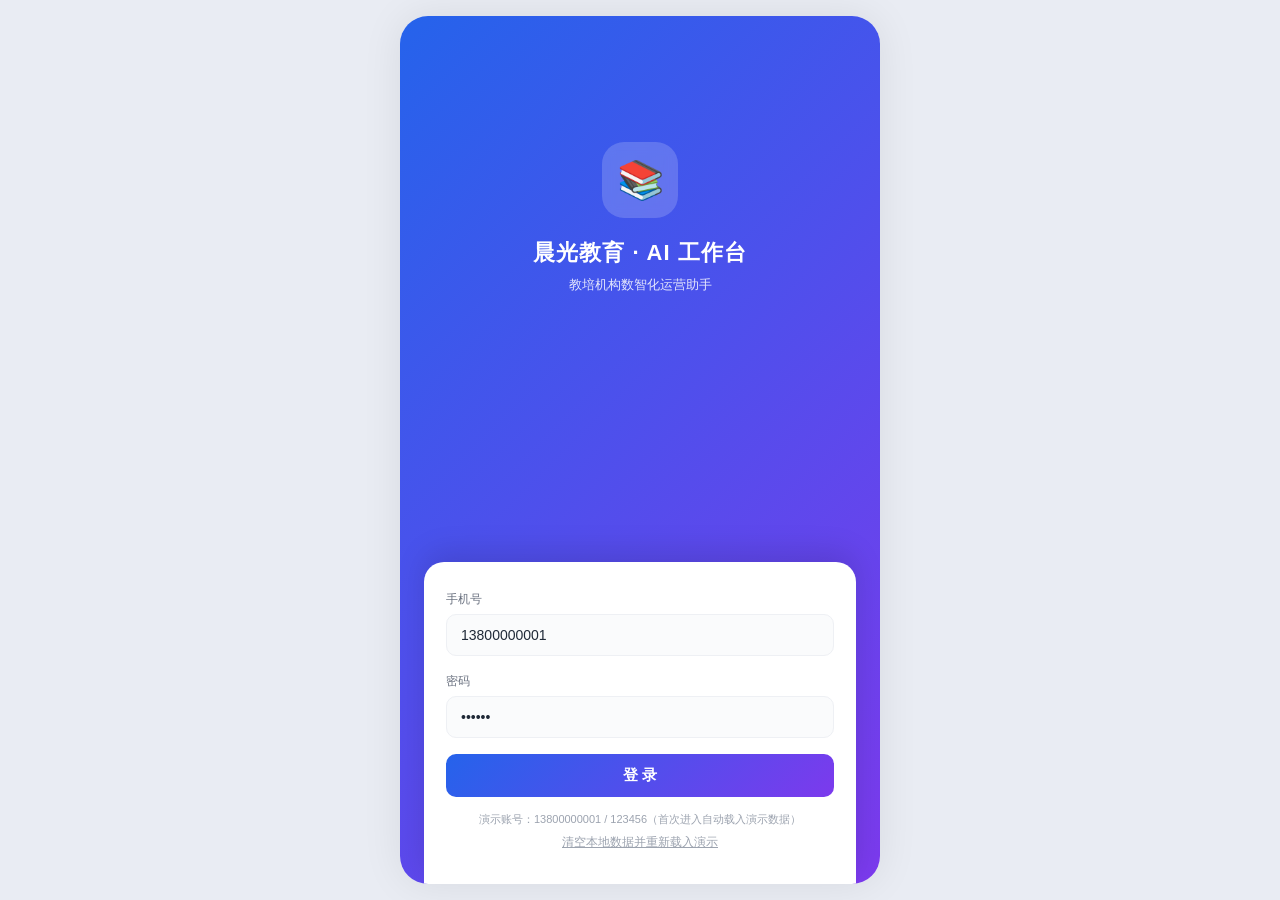
==== workbench/index.html @ 1238cd42 "v4.0: 新增教培机构AI工作台(H5移动端) - 14模块/蓝紫主题/ECharts图表/本地AI规则引擎 workbench/ 子目录新增完整移动端H5应用： • 登录页(13800000001" ====
<!DOCTYPE html>
<html lang="zh-CN">
<head>
  <meta charset="UTF-8" />
  <meta name="viewport" content="width=device-width, initial-scale=1.0, maximum-scale=1.0, user-scalable=no, viewport-fit=cover" />
  <meta name="theme-color" content="#2563EB" />
  <title>晨光教育 · AI 工作台</title>
  <link rel="stylesheet" href="styles.css" />
</head>
<body>
  <!-- ============ 手机外框（桌面端居中显示） ============ -->
  <div id="phone" class="phone">

    <!-- ============ 登录页 ============ -->
    <div id="loginPage" class="login-page">
      <div class="login-brand">
        <div class="login-logo">📚</div>
        <h1 class="login-name">晨光教育 · AI 工作台</h1>
        <p class="login-sub">教培机构数智化运营助手</p>
      </div>
      <div class="login-card">
        <div class="field">
          <label>手机号</label>
          <input id="loginPhone" type="tel" inputmode="numeric" placeholder="请输入手机号" value="13800000001" />
        </div>
        <div class="field">
          <label>密码</label>
          <input id="loginPwd" type="password" placeholder="请输入密码" value="123456" />
        </div>
        <button id="loginBtn" class="btn-primary btn-block">登 录</button>
        <p class="login-tip">演示账号：13800000001 / 123456（首次进入自动载入演示数据）</p>
        <button id="loginReset" class="link-btn">清空本地数据并重新载入演示</button>
      </div>
    </div>

    <!-- ============ 应用主体 ============ -->
    <div id="appShell" class="app-shell hidden">
      <!-- 顶部栏 -->
      <header class="topbar">
        <div class="topbar-left">
          <span id="topbarTitle" class="topbar-title">工作台</span>
          <span id="topbarOrg" class="topbar-org">晨光教育</span>
        </div>
        <div class="topbar-actions">
          <button id="topAddBtn" class="icon-btn" title="快捷新增">＋</button>
          <button id="topBellBtn" class="icon-btn" title="提醒">🔔<span id="bellDot" class="bell-dot hidden"></span></button>
        </div>
      </header>

      <!-- 主内容容器 -->
      <main id="pageHost" class="page-host"></main>

      <!-- 底部 TabBar -->
      <nav class="tabbar">
        <button class="tab active" data-tab="dashboard"><span class="tab-ico">🏠</span><span class="tab-tx">工作台</span></button>
        <button class="tab" data-tab="students"><span class="tab-ico">👩‍🎓</span><span class="tab-tx">学员</span></button>
        <button class="tab" data-tab="renewal"><span class="tab-ico">💰</span><span class="tab-tx">续费</span></button>
        <button class="tab" data-tab="study"><span class="tab-ico">📈</span><span class="tab-tx">学情</span></button>
        <button class="tab" data-tab="mine"><span class="tab-ico">👤</span><span class="tab-tx">我的</span></button>
      </nav>
    </div>

    <!-- ============ 通用底部抽屉/模态 ============ -->
    <div id="sheetMask" class="sheet-mask hidden">
      <div id="sheet" class="sheet">
        <div class="sheet-head">
          <span id="sheetTitle" class="sheet-title">标题</span>
          <button id="sheetClose" class="sheet-close">✕</button>
        </div>
        <div id="sheetBody" class="sheet-body"></div>
        <div id="sheetFoot" class="sheet-foot"></div>
      </div>
    </div>

    <!-- ============ 全屏子页 ============ -->
    <div id="subPage" class="subpage hidden">
      <header class="sub-head">
        <button id="subBack" class="sub-back">‹ 返回</button>
        <span id="subTitle" class="sub-title">详情</span>
        <span class="sub-ph"></span>
      </header>
      <div id="subBody" class="sub-body"></div>
    </div>

    <!-- ============ Toast ============ -->
    <div id="toast" class="toast hidden"></div>
    <!-- ============ 加载遮罩 ============ -->
    <div id="loading" class="loading hidden"><div class="spinner"></div><span id="loadingTx">处理中…</span></div>
  </div>

  <script src="vendor/echarts.min.js"></script>
  <script src="app.js"></script>
</body>
</html>
---- workbench/styles.css ----
/* ============================================================
   教培机构 AI 工作台 — 设计系统（移动优先 / 9:16 竖版）
   主色：蓝紫渐变 #2563EB → #7C3AED
   语义：危险红 #EF4444 / 成功绿 #10B981 / 紫 #7C3AED / 蓝 #2563EB
   背景 #F6F7FB / 卡片 #FFFFFF / 圆角 12-16px
   ============================================================ */
:root {
  --blue: #2563EB;
  --purple: #7C3AED;
  --grad: linear-gradient(135deg, #2563EB 0%, #7C3AED 100%);
  --grad-soft: linear-gradient(135deg, #EFF3FF 0%, #F3EEFF 100%);
  --danger: #EF4444;
  --success: #10B981;
  --warn: #F59E0B;
  --info: #2563EB;
  --bg: #F6F7FB;
  --card: #FFFFFF;
  --ink: #1F2937;
  --ink2: #6B7280;
  --ink3: #9CA3AF;
  --line: #EEF0F4;
  --radius: 14px;
  --radius-sm: 10px;
  --shadow: 0 4px 16px rgba(31,41,55,0.06);
  --shadow-up: 0 -4px 20px rgba(31,41,55,0.08);
  --tab-h: 60px;
  --top-h: 52px;
  --safe-b: env(safe-area-inset-bottom, 0px);
}

* { box-sizing: border-box; -webkit-tap-highlight-color: transparent; }
html, body { margin: 0; padding: 0; }
body {
  font-family: -apple-system, BlinkMacSystemFont, "PingFang SC", "Microsoft YaHei", "Helvetica Neue", Arial, sans-serif;
  background: #E9ECF3;
  color: var(--ink);
  font-size: 14px;
  line-height: 1.5;
  -webkit-font-smoothing: antialiased;
}
button { font-family: inherit; cursor: pointer; border: none; background: none; }
input, select, textarea { font-family: inherit; font-size: 14px; }
.hidden { display: none !important; }

/* ---------- 手机外框：桌面端 375-480 居中 ---------- */
.phone {
  position: relative;
  width: 100%;
  max-width: 480px;
  min-height: 100vh;
  margin: 0 auto;
  background: var(--bg);
  overflow: hidden;
  box-shadow: 0 0 40px rgba(0,0,0,0.08);
}
@media (min-width: 481px) {
  body { padding: 16px 0; display: flex; justify-content: center; }
  .phone {
    min-height: calc(100vh - 32px);
    height: calc(100vh - 32px);
    border-radius: 28px;
    overflow: hidden;
  }
}

/* ============ 登录页 ============ */
.login-page {
  position: absolute; inset: 0;
  background: var(--grad);
  display: flex; flex-direction: column;
  padding: 0 24px;
  color: #fff;
  overflow-y: auto;
}
.login-brand { text-align: center; padding: 14vh 0 6vh; }
.login-logo {
  width: 76px; height: 76px; margin: 0 auto 18px;
  background: rgba(255,255,255,0.18);
  border-radius: 22px;
  display: flex; align-items: center; justify-content: center;
  font-size: 38px; backdrop-filter: blur(6px);
}
.login-name { font-size: 22px; font-weight: 700; margin: 0 0 6px; letter-spacing: 1px; }
.login-sub { margin: 0; font-size: 13px; opacity: 0.85; }
.login-card {
  background: #fff; color: var(--ink);
  border-radius: 20px 20px 0 0;
  padding: 28px 22px 32px;
  margin-top: auto;
  box-shadow: 0 -10px 30px rgba(0,0,0,0.12);
}
.field { margin-bottom: 16px; }
.field label { display: block; font-size: 12px; color: var(--ink2); margin-bottom: 6px; }
.field input, .field select, .field textarea {
  width: 100%; padding: 12px 14px;
  border: 1px solid var(--line); border-radius: var(--radius-sm);
  background: #FAFBFC; color: var(--ink); outline: none;
  transition: border-color .15s;
}
.field input:focus, .field select:focus, .field textarea:focus { border-color: var(--blue); background: #fff; }
.field textarea { resize: vertical; min-height: 84px; }
.login-tip { font-size: 11px; color: var(--ink3); text-align: center; margin: 14px 0 6px; }
.link-btn { display: block; width: 100%; text-align: center; font-size: 12px; color: var(--ink3); text-decoration: underline; margin-top: 4px; }

/* ============ 按钮 ============ */
.btn-primary {
  background: var(--grad); color: #fff;
  padding: 12px 18px; border-radius: var(--radius-sm);
  font-weight: 600; font-size: 15px; width: 100%;
  transition: transform .08s, opacity .15s;
}
.btn-primary:active { transform: scale(.98); opacity: .92; }
.btn-block { display: block; }
.btn-ghost { background: #fff; color: var(--blue); border: 1px solid var(--line); padding: 11px 16px; border-radius: var(--radius-sm); font-weight: 600; }
.btn-soft { background: #EFF3FF; color: var(--blue); padding: 11px 16px; border-radius: var(--radius-sm); font-weight: 600; }
.btn-danger { background: #FEF2F2; color: var(--danger); padding: 11px 16px; border-radius: var(--radius-sm); font-weight: 600; }
.btn-sm { padding: 7px 12px; font-size: 13px; border-radius: 9px; }
.btn-row { display: flex; gap: 10px; }
.btn-row > * { flex: 1; }

/* ============ 应用主体 ============ */
.app-shell { position: absolute; inset: 0; display: flex; flex-direction: column; background: var(--bg); }
.topbar {
  height: var(--top-h); flex: 0 0 var(--top-h);
  display: flex; align-items: center; justify-content: space-between;
  padding: 0 16px; background: var(--grad); color: #fff;
  position: relative; z-index: 20;
}
.topbar-left { display: flex; flex-direction: column; line-height: 1.15; }
.topbar-title { font-size: 16px; font-weight: 700; }
.topbar-org { font-size: 11px; opacity: .85; }
.topbar-actions { display: flex; gap: 6px; }
.icon-btn {
  width: 34px; height: 34px; border-radius: 10px;
  background: rgba(255,255,255,0.18); color: #fff;
  font-size: 16px; display: flex; align-items: center; justify-content: center;
  position: relative;
}
.icon-btn:active { background: rgba(255,255,255,0.3); }
.bell-dot { position: absolute; top: 4px; right: 4px; width: 8px; height: 8px; border-radius: 50%; background: var(--danger); border: 1.5px solid #fff; }

.page-host { flex: 1 1 auto; overflow-y: auto; -webkit-overflow-scrolling: touch; padding-bottom: 16px; }
.view { display: none; padding: 14px; }
.view.active { display: block; }

/* ============ 底部 TabBar ============ */
.tabbar {
  flex: 0 0 auto; height: calc(var(--tab-h) + var(--safe-b));
  padding-bottom: var(--safe-b);
  display: flex; background: #fff;
  box-shadow: var(--shadow-up); position: relative; z-index: 30;
}
.tab {
  flex: 1; display: flex; flex-direction: column; align-items: center; justify-content: center;
  gap: 3px; color: var(--ink3); font-size: 11px;
  transition: color .15s;
}
.tab .tab-ico { font-size: 21px; line-height: 1; filter: grayscale(0.4); }
.tab.active { color: var(--blue); }
.tab.active .tab-ico { filter: none; transform: translateY(-1px); }

/* ============ 通用卡片 ============ */
.card { background: var(--card); border-radius: var(--radius); padding: 16px; box-shadow: var(--shadow); margin-bottom: 14px; }
.card-h { display: flex; align-items: center; justify-content: space-between; margin-bottom: 12px; }
.card-h .t { font-weight: 700; font-size: 15px; }
.card-h .more { font-size: 12px; color: var(--blue); }
.section-title { font-size: 13px; color: var(--ink2); font-weight: 600; margin: 4px 2px 10px; display: flex; align-items: center; justify-content: space-between; }

/* ============ 工作台 ============ */
.hero {
  background: var(--grad); color: #fff; border-radius: var(--radius);
  padding: 18px 16px; margin-bottom: 14px; position: relative; overflow: hidden;
}
.hero h2 { margin: 0 0 4px; font-size: 17px; }
.hero p { margin: 0; font-size: 12px; opacity: .9; }
.hero-greet { position: absolute; right: 14px; top: 14px; font-size: 30px; opacity: .35; }

.kpi-grid { display: grid; grid-template-columns: 1fr 1fr; gap: 12px; margin-bottom: 14px; }
.kpi {
  background: var(--card); border-radius: var(--radius); padding: 14px;
  box-shadow: var(--shadow); position: relative; overflow: hidden;
}
.kpi .k-label { font-size: 12px; color: var(--ink2); }
.kpi .k-val { font-size: 24px; font-weight: 800; margin: 4px 0 2px; letter-spacing: .5px; }
.kpi .k-val small { font-size: 13px; font-weight: 600; }
.kpi .k-trend { font-size: 11px; font-weight: 600; }
.trend-up { color: var(--success); }
.trend-down { color: var(--danger); }
.kpi-accent { position: absolute; left: 0; top: 0; bottom: 0; width: 4px; background: var(--grad); }

.alert-card { background: #FFF5F5; border: 1px solid #FECACA; border-radius: var(--radius); padding: 14px; margin-bottom: 14px; }
.alert-card .a-head { display: flex; align-items: center; gap: 6px; color: var(--danger); font-weight: 700; font-size: 14px; margin-bottom: 8px; }
.alert-item { display: flex; align-items: center; justify-content: space-between; padding: 7px 0; border-top: 1px dashed #FBD5D5; font-size: 13px; }
.alert-item:first-of-type { border-top: none; }
.alert-item .a-amt { color: var(--danger); font-weight: 700; }
.alert-item .a-go { color: var(--danger); font-size: 12px; }

.quick-grid { display: grid; grid-template-columns: repeat(4, 1fr); gap: 10px; }
.quick-item { display: flex; flex-direction: column; align-items: center; gap: 5px; padding: 12px 4px; background: var(--card); border-radius: var(--radius-sm); box-shadow: var(--shadow); }
.quick-item .q-ico { font-size: 22px; }
.quick-item .q-tx { font-size: 11px; color: var(--ink2); }

.todo-item { display: flex; align-items: center; gap: 10px; padding: 10px 0; border-top: 1px solid var(--line); }
.todo-item:first-child { border-top: none; }
.todo-dot { width: 8px; height: 8px; border-radius: 50%; flex: 0 0 8px; }
.dot-red { background: var(--danger); }
.dot-amber { background: var(--warn); }
.dot-green { background: var(--success); }
.todo-main { flex: 1; min-width: 0; }
.todo-main .tt { font-size: 13px; font-weight: 600; }
.todo-main .ts { font-size: 11px; color: var(--ink3); }
.todo-over { color: var(--danger); font-weight: 700; }

/* ============ 漏斗 ============ */
.funnel { display: flex; flex-direction: column; gap: 8px; }
.funnel-row { display: flex; align-items: center; gap: 10px; }
.funnel-bar { height: 30px; border-radius: 8px; background: var(--grad); color: #fff; display: flex; align-items: center; padding: 0 12px; font-size: 12px; font-weight: 600; min-width: 40px; transition: width .4s; white-space: nowrap; overflow: hidden; }

/* ============ 列表 ============ */
.search-bar { display: flex; gap: 8px; margin-bottom: 12px; }
.search-bar input { flex: 1; padding: 10px 12px; border: 1px solid var(--line); border-radius: 10px; background: #fff; }
.search-bar select { padding: 10px; border: 1px solid var(--line); border-radius: 10px; background: #fff; }
.list { display: flex; flex-direction: column; gap: 10px; }
.row {
  background: var(--card); border-radius: var(--radius); padding: 13px 14px;
  box-shadow: var(--shadow); display: flex; align-items: center; gap: 12px;
  transition: transform .08s;
}
.row:active { transform: scale(.99); }
.row .avatar { width: 42px; height: 42px; border-radius: 12px; background: var(--grad-soft); display: flex; align-items: center; justify-content: center; font-size: 20px; flex: 0 0 42px; }
.row .r-main { flex: 1; min-width: 0; }
.row .r-name { font-weight: 700; font-size: 14px; display: flex; align-items: center; gap: 6px; }
.row .r-sub { font-size: 12px; color: var(--ink2); margin-top: 2px; white-space: nowrap; overflow: hidden; text-overflow: ellipsis; }
.row .r-right { text-align: right; font-size: 12px; color: var(--ink2); flex: 0 0 auto; }
.tag { display: inline-block; font-size: 11px; padding: 1px 7px; border-radius: 20px; background: #EFF3FF; color: var(--blue); font-weight: 600; }
.tag-red { background: #FEF2F2; color: var(--danger); }
.tag-green { background: #ECFDF5; color: var(--success); }
.tag-amber { background: #FFFBEB; color: var(--warn); }
.tag-purple { background: #F5F3FF; color: var(--purple); }

/* ============ 二级导航芯片 ============ */
.chips { display: flex; gap: 8px; overflow-x: auto; padding: 2px 0 12px; -webkit-overflow-scrolling: touch; scrollbar-width: none; }
.chips::-webkit-scrollbar { display: none; }
.chip { flex: 0 0 auto; padding: 7px 14px; border-radius: 20px; background: #fff; color: var(--ink2); font-size: 13px; font-weight: 600; border: 1px solid var(--line); }
.chip.active { background: var(--grad); color: #fff; border-color: transparent; }

/* ============ 概览 hero（学员详情页） ============ */
.profile-head { background: var(--grad); color: #fff; border-radius: var(--radius); padding: 18px 16px; margin-bottom: 14px; display: flex; align-items: center; gap: 14px; }
.profile-head .pa { width: 54px; height: 54px; border-radius: 16px; background: rgba(255,255,255,.2); display: flex; align-items: center; justify-content: center; font-size: 26px; }
.profile-head .pn { font-size: 18px; font-weight: 800; }
.profile-head .ps { font-size: 12px; opacity: .9; margin-top: 3px; }
.stat-row { display: flex; gap: 10px; }
.stat-row .stat { flex: 1; background: var(--card); border-radius: var(--radius-sm); padding: 12px; text-align: center; box-shadow: var(--shadow); }
.stat .sv { font-size: 18px; font-weight: 800; }
.stat .sl { font-size: 11px; color: var(--ink2); margin-top: 2px; }

/* ============ 底部抽屉 ============ */
.sheet-mask { position: absolute; inset: 0; background: rgba(0,0,0,.4); z-index: 60; display: flex; align-items: flex-end; }
.sheet {
  width: 100%; background: #fff; border-radius: 20px 20px 0 0;
  max-height: 88%; display: flex; flex-direction: column;
  animation: slideUp .25s ease;
}
@keyframes slideUp { from { transform: translateY(100%); } to { transform: translateY(0); } }
.sheet-head { display: flex; align-items: center; justify-content: space-between; padding: 16px; border-bottom: 1px solid var(--line); }
.sheet-title { font-weight: 700; font-size: 16px; }
.sheet-close { font-size: 18px; color: var(--ink3); width: 30px; height: 30px; }
.sheet-body { padding: 16px; overflow-y: auto; }
.sheet-foot { padding: 12px 16px calc(12px + var(--safe-b)); border-top: 1px solid var(--line); display: flex; gap: 10px; }
.sheet-foot > * { flex: 1; }

/* ============ 全屏子页 ============ */
.subpage { position: absolute; inset: 0; background: var(--bg); z-index: 50; display: flex; flex-direction: column; }
.sub-head { height: var(--top-h); flex: 0 0 var(--top-h); display: flex; align-items: center; justify-content: space-between; padding: 0 12px; background: var(--grad); color: #fff; }
.sub-back { color: #fff; font-size: 15px; font-weight: 600; }
.sub-title { font-weight: 700; font-size: 16px; }
.sub-ph { width: 56px; }
.sub-body { flex: 1; overflow-y: auto; padding: 14px; }

/* ============ Toast / Loading ============ */
.toast {
  position: absolute; left: 50%; bottom: 90px; transform: translateX(-50%);
  background: rgba(31,41,55,.92); color: #fff; padding: 10px 18px; border-radius: 22px;
  font-size: 13px; z-index: 200; max-width: 80%; text-align: center; box-shadow: 0 6px 20px rgba(0,0,0,.2);
}
.loading { position: absolute; inset: 0; background: rgba(255,255,255,.6); z-index: 300; display: flex; flex-direction: column; align-items: center; justify-content: center; gap: 12px; backdrop-filter: blur(2px); }
.spinner { width: 34px; height: 34px; border: 3px solid var(--line); border-top-color: var(--blue); border-radius: 50%; animation: spin .8s linear infinite; }
@keyframes spin { to { transform: rotate(360deg); } }
.loading span { font-size: 13px; color: var(--ink2); }

/* ============ ECharts 容器 ============ */
.chart { width: 100%; height: 240px; }

/* ============ 表格 ============ */
.tbl { width: 100%; border-collapse: collapse; font-size: 12px; }
.tbl th, .tbl td { padding: 8px 6px; text-align: center; border-bottom: 1px solid var(--line); }
.tbl th { color: var(--ink2); font-weight: 600; background: #FAFBFC; }
.tbl td { color: var(--ink); }

/* ============ AI 结果卡片 ============ */
.ai-card { background: var(--card); border-radius: var(--radius); padding: 16px; box-shadow: var(--shadow); margin-bottom: 14px; border: 1px solid #EEF2FF; }
.ai-badge { display: inline-flex; align-items: center; gap: 4px; font-size: 11px; color: var(--purple); background: #F5F3FF; padding: 3px 9px; border-radius: 20px; font-weight: 700; margin-bottom: 10px; }
.ai-sec { margin: 12px 0 6px; font-weight: 700; font-size: 14px; display: flex; align-items: center; gap: 6px; }
.ai-sec .ico { color: var(--purple); }
.ai-p { font-size: 13px; color: var(--ink); line-height: 1.7; margin: 4px 0; }
.ai-list { margin: 4px 0; padding-left: 4px; }
.ai-list li { font-size: 13px; margin: 5px 0; line-height: 1.6; }
.star { color: var(--warn); }
.ring-wrap { display: flex; gap: 12px; justify-content: center; align-items: center; flex-wrap: wrap; }
.ring { width: 130px; height: 130px; }

/* ============ 空态 ============ */
.empty { text-align: center; color: var(--ink3); padding: 40px 20px; font-size: 13px; }
.empty .e-ico { font-size: 40px; opacity: .5; }

/* ============ 课包 ============ */
.pkg { background: var(--card); border-radius: var(--radius); padding: 14px; box-shadow: var(--shadow); margin-bottom: 12px; border: 1px solid var(--line); position: relative; overflow: hidden; }
.pkg.anchor { border: 1.5px solid var(--purple); }
.pkg .p-name { font-weight: 700; font-size: 15px; }
.pkg .p-meta { font-size: 12px; color: var(--ink2); margin-top: 4px; }
.pkg .p-price { display: flex; align-items: baseline; gap: 8px; margin-top: 10px; }
.pkg .p-now { font-size: 22px; font-weight: 800; color: var(--purple); }
.pkg .p-old { font-size: 13px; color: var(--ink3); text-decoration: line-through; }
.pkg .p-save { background: #FEF2F2; color: var(--danger); font-size: 11px; font-weight: 700; padding: 2px 8px; border-radius: 20px; }
.pkg .p-buy { position: absolute; right: 14px; bottom: 14px; }

/* ============ 进度条 ============ */
.bar { height: 8px; background: #EEF0F4; border-radius: 6px; overflow: hidden; }
.bar > i { display: block; height: 100%; background: var(--grad); border-radius: 6px; }

/* ============ 设置项 ============ */
.set-item { display: flex; align-items: center; justify-content: space-between; padding: 14px 0; border-bottom: 1px solid var(--line); }
.set-item:last-child { border-bottom: none; }
.set-item .s-label { font-size: 14px; font-weight: 600; }
.set-item .s-desc { font-size: 11px; color: var(--ink3); margin-top: 2px; }
.set-item .s-act { color: var(--blue); font-size: 13px; font-weight: 600; }
.danger-zone { margin-top: 18px; }
.danger-zone .dz-title { color: var(--danger); font-weight: 700; font-size: 13px; margin-bottom: 8px; }

/* ============ 时间线 ============ */
.timeline { position: relative; padding-left: 18px; }
.timeline::before { content: ''; position: absolute; left: 5px; top: 6px; bottom: 6px; width: 2px; background: var(--line); }
.tl-item { position: relative; padding: 0 0 16px; }
.tl-item::before { content: ''; position: absolute; left: -17px; top: 4px; width: 10px; height: 10px; border-radius: 50%; background: var(--blue); border: 2px solid #fff; box-shadow: 0 0 0 2px var(--line); }
.tl-item.tl-red::before { background: var(--danger); }
.tl-item.tl-green::before { background: var(--success); }
.tl-time { font-size: 11px; color: var(--ink3); }
.tl-title { font-size: 13px; font-weight: 700; margin: 2px 0; }
.tl-text { font-size: 12px; color: var(--ink2); }

/* ============ 评分环（双向分析） ============ */
.gauge-row { display: flex; justify-content: space-around; gap: 10px; }
.gauge { text-align: center; }
.gauge .g-num { font-size: 20px; font-weight: 800; }
.gauge .g-lab { font-size: 11px; color: var(--ink2); margin-top: 2px; }

/* ============ 表单底部提交 ============ */
.form-foot { padding: 4px 0 0; }
.divider { height: 1px; background: var(--line); margin: 14px 0; }
.muted { color: var(--ink3); font-size: 12px; }
.center { text-align: center; }
.mt { margin-top: 12px; }
.mb { margin-bottom: 12px; }
.flex { display: flex; }
.between { justify-content: space-between; }
.items-center { align-items: center; }
.gap8 { gap: 8px; }
.gap12 { gap: 12px; }
.wrap { flex-wrap: wrap; }
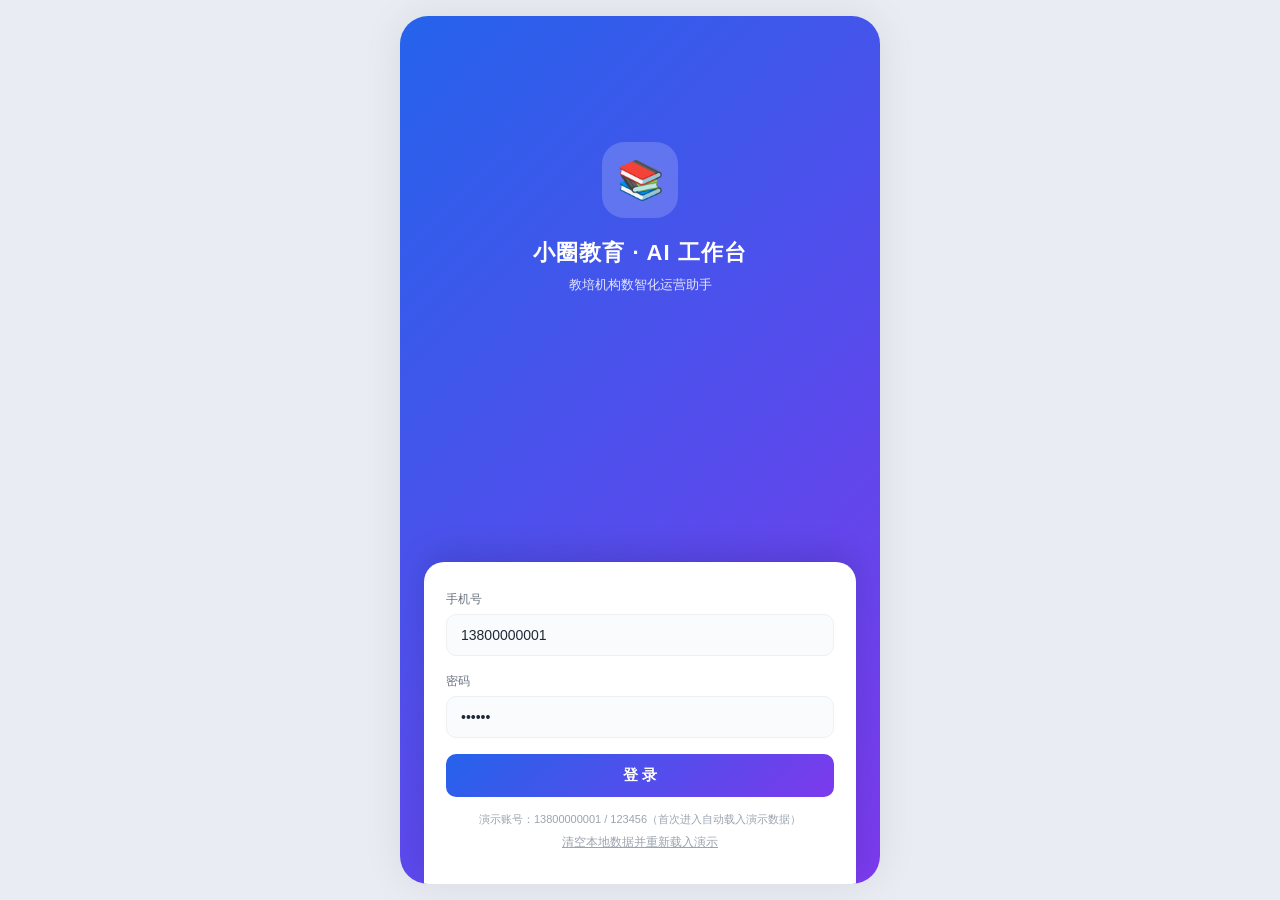
==== commit ba6b60bd: "v4.0.1: 机构名 晨光教育 → 小圈教育(含品牌emoji🔵/页标题/报告头尾/导出文件名)" ====
--- a/workbench/index.html
+++ b/workbench/index.html
@@ -4,7 +4,7 @@
   <meta charset="UTF-8" />
   <meta name="viewport" content="width=device-width, initial-scale=1.0, maximum-scale=1.0, user-scalable=no, viewport-fit=cover" />
   <meta name="theme-color" content="#2563EB" />
-  <title>晨光教育 · AI 工作台</title>
+  <title>小圈教育 · AI 工作台</title>
   <link rel="stylesheet" href="styles.css" />
 </head>
 <body>
@@ -15,7 +15,7 @@
     <div id="loginPage" class="login-page">
       <div class="login-brand">
         <div class="login-logo">📚</div>
-        <h1 class="login-name">晨光教育 · AI 工作台</h1>
+        <h1 class="login-name">小圈教育 · AI 工作台</h1>
         <p class="login-sub">教培机构数智化运营助手</p>
       </div>
       <div class="login-card">
@@ -39,7 +39,7 @@
       <header class="topbar">
         <div class="topbar-left">
           <span id="topbarTitle" class="topbar-title">工作台</span>
-          <span id="topbarOrg" class="topbar-org">晨光教育</span>
+          <span id="topbarOrg" class="topbar-org">小圈教育</span>
         </div>
         <div class="topbar-actions">
           <button id="topAddBtn" class="icon-btn" title="快捷新增">＋</button>
